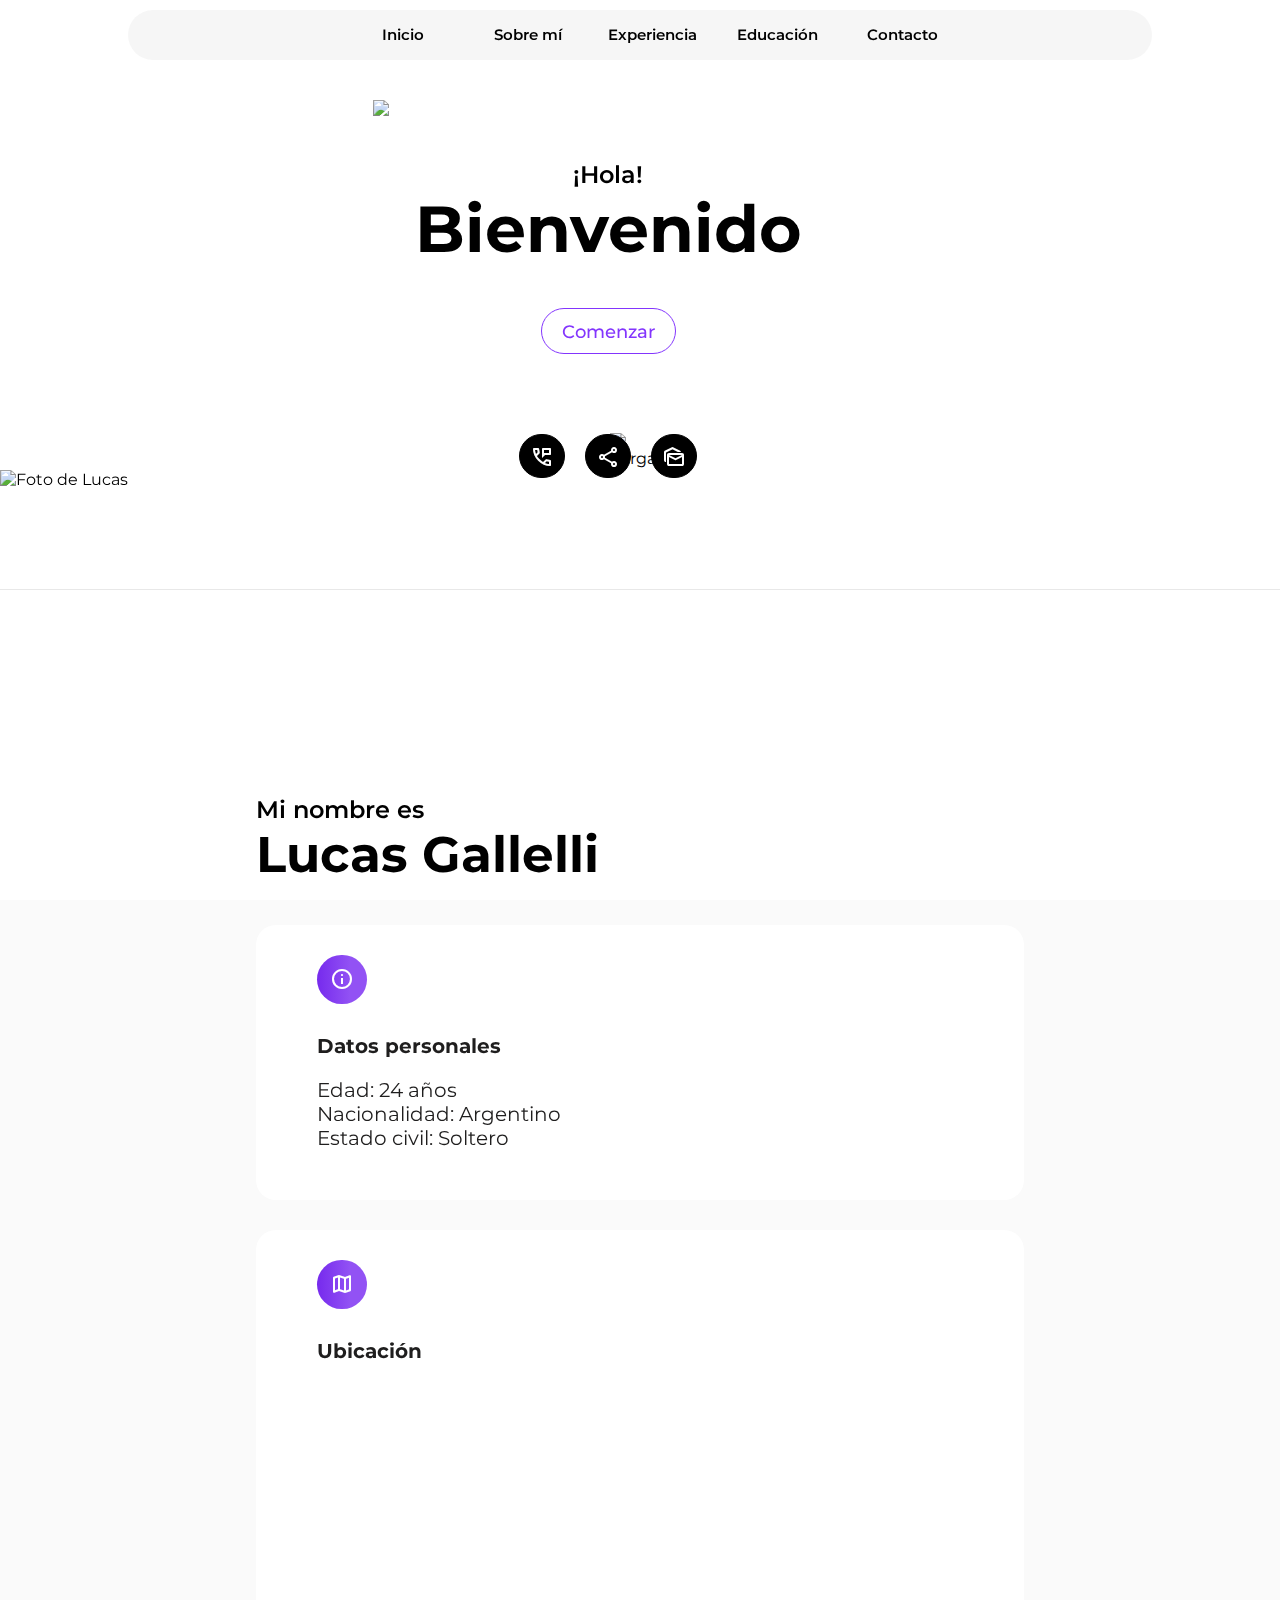
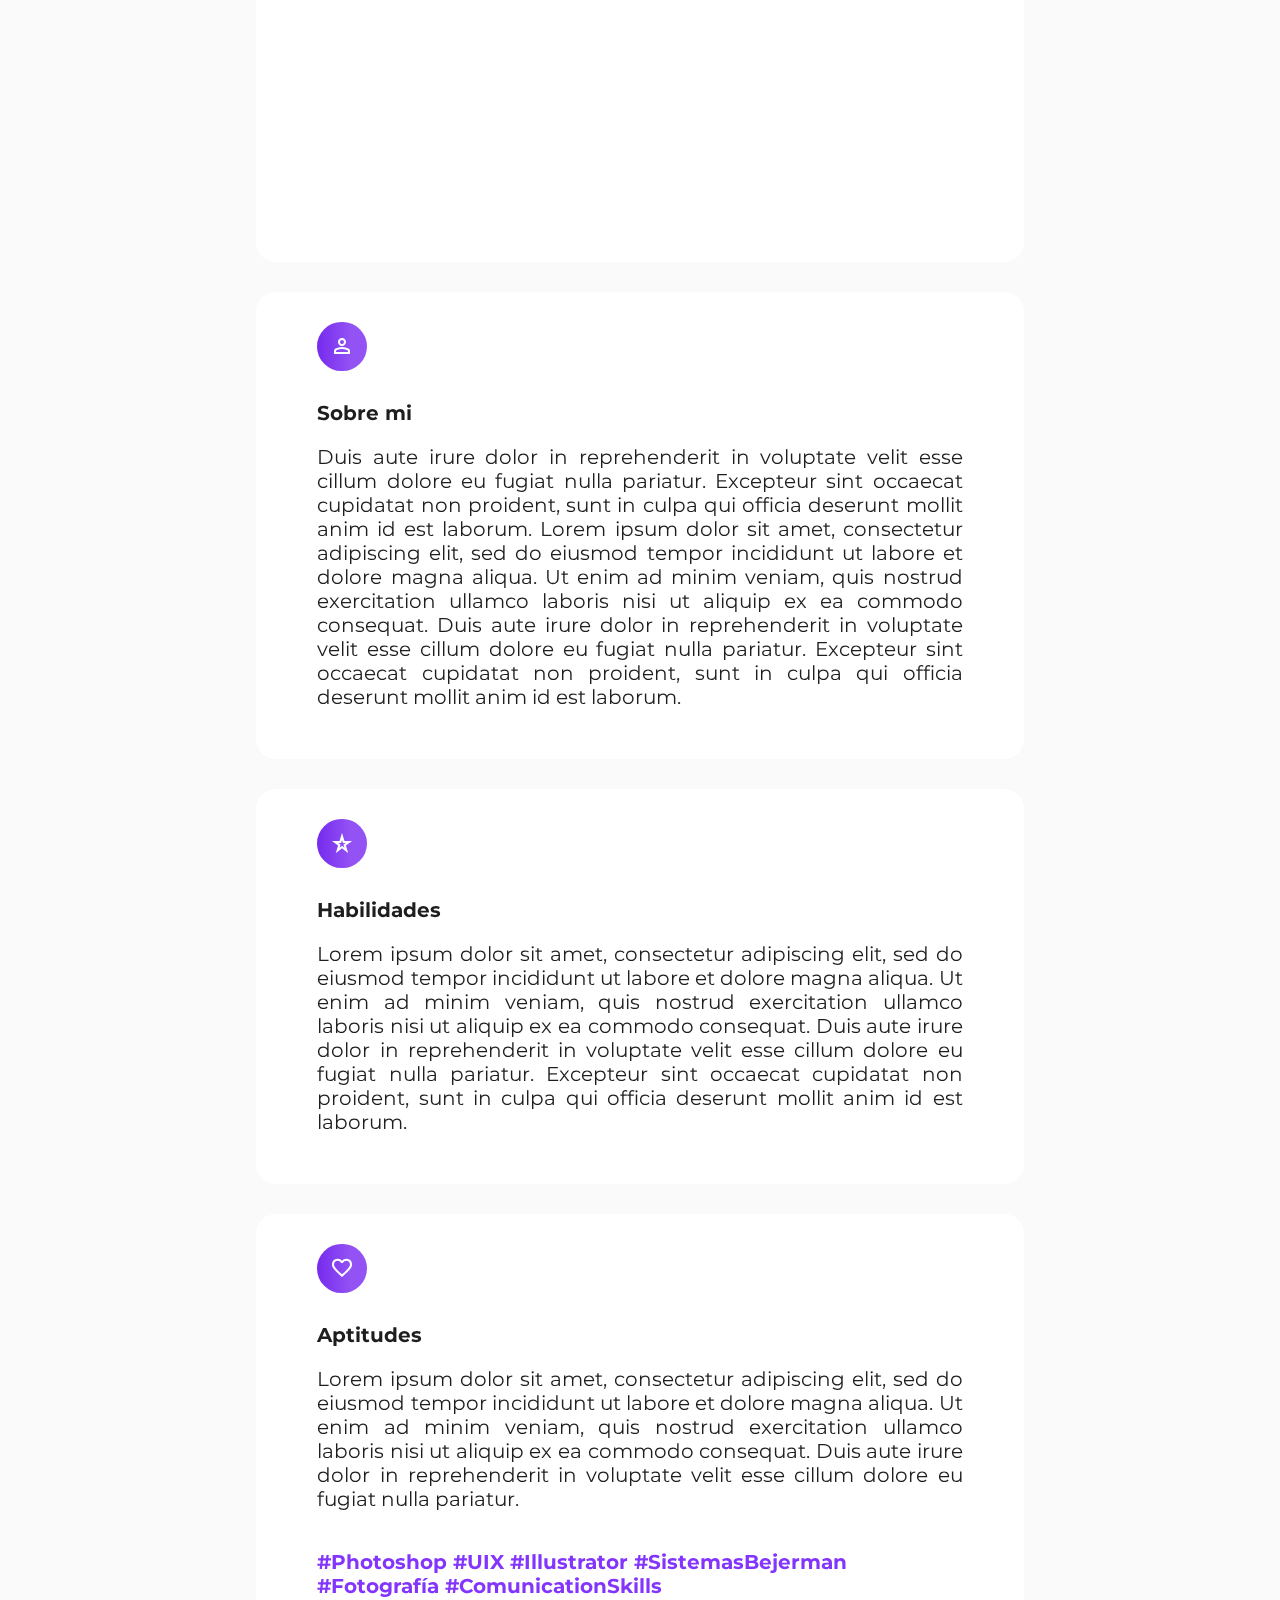
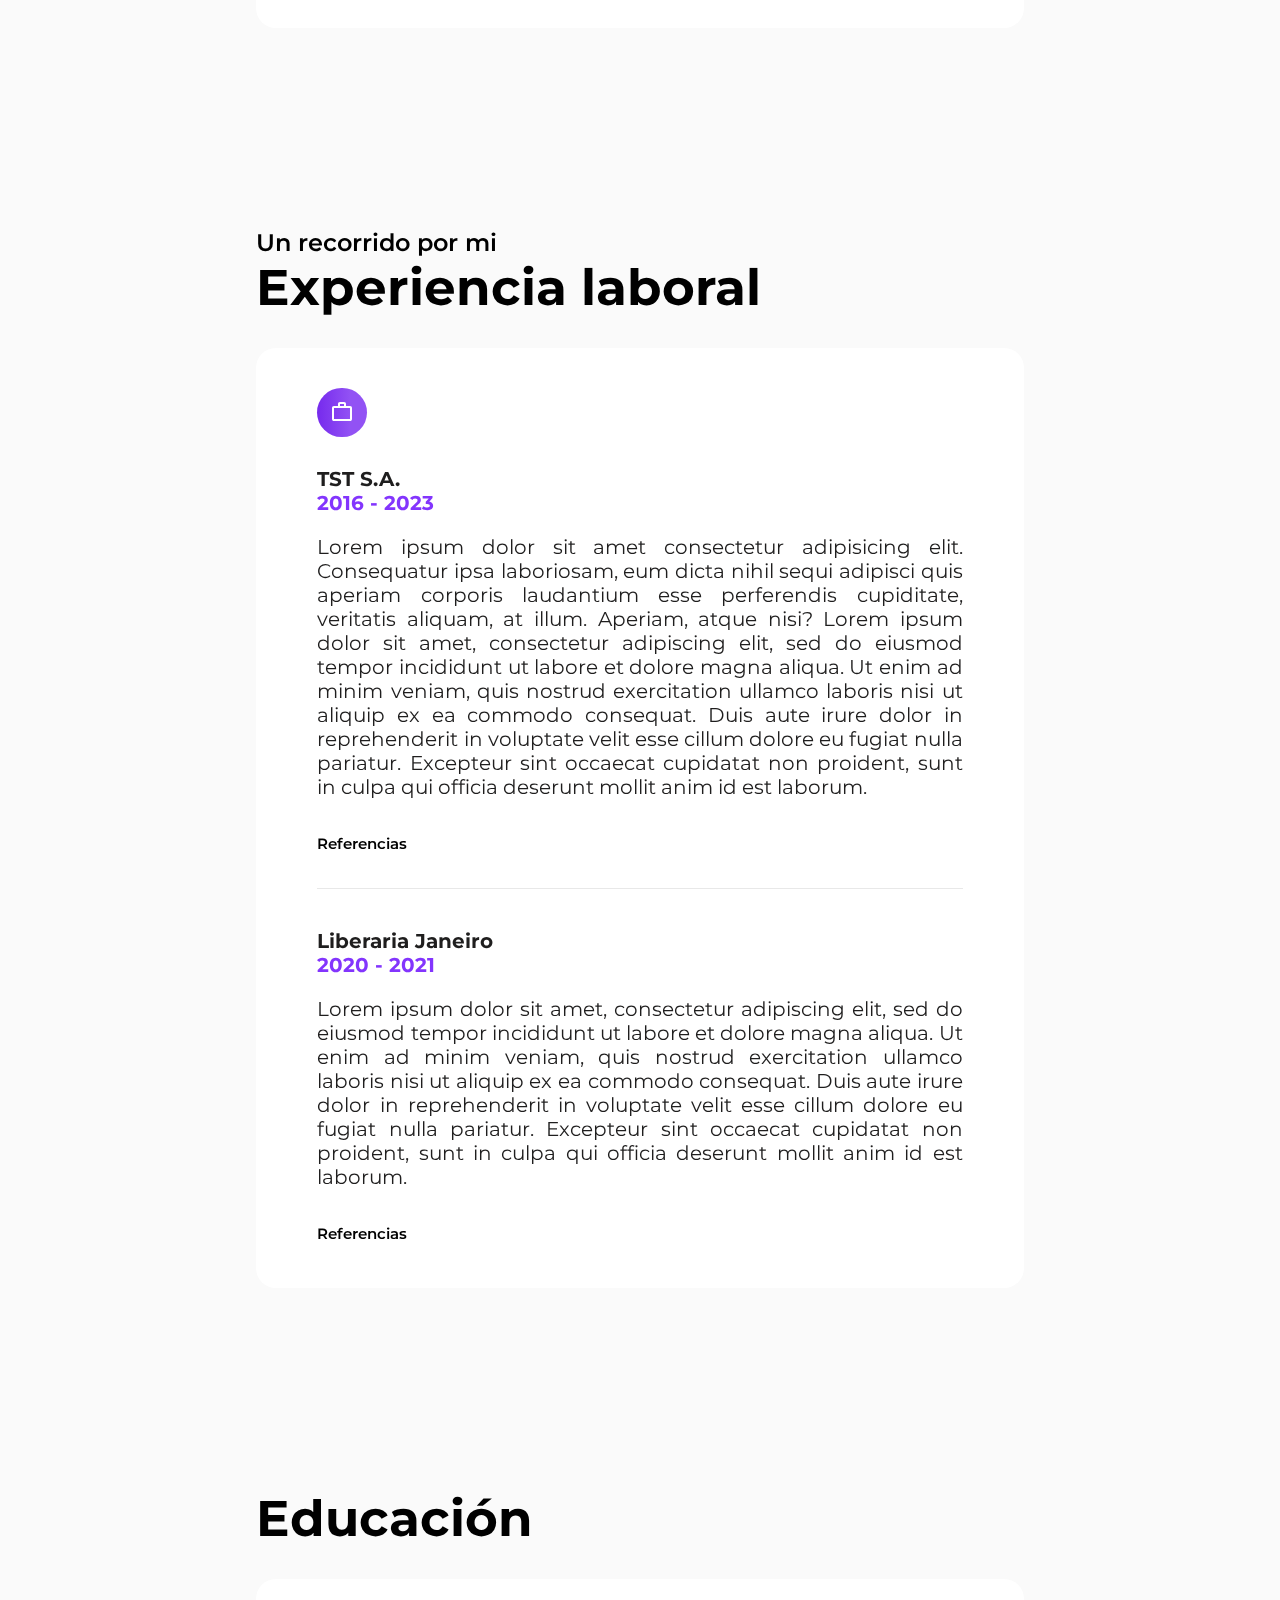
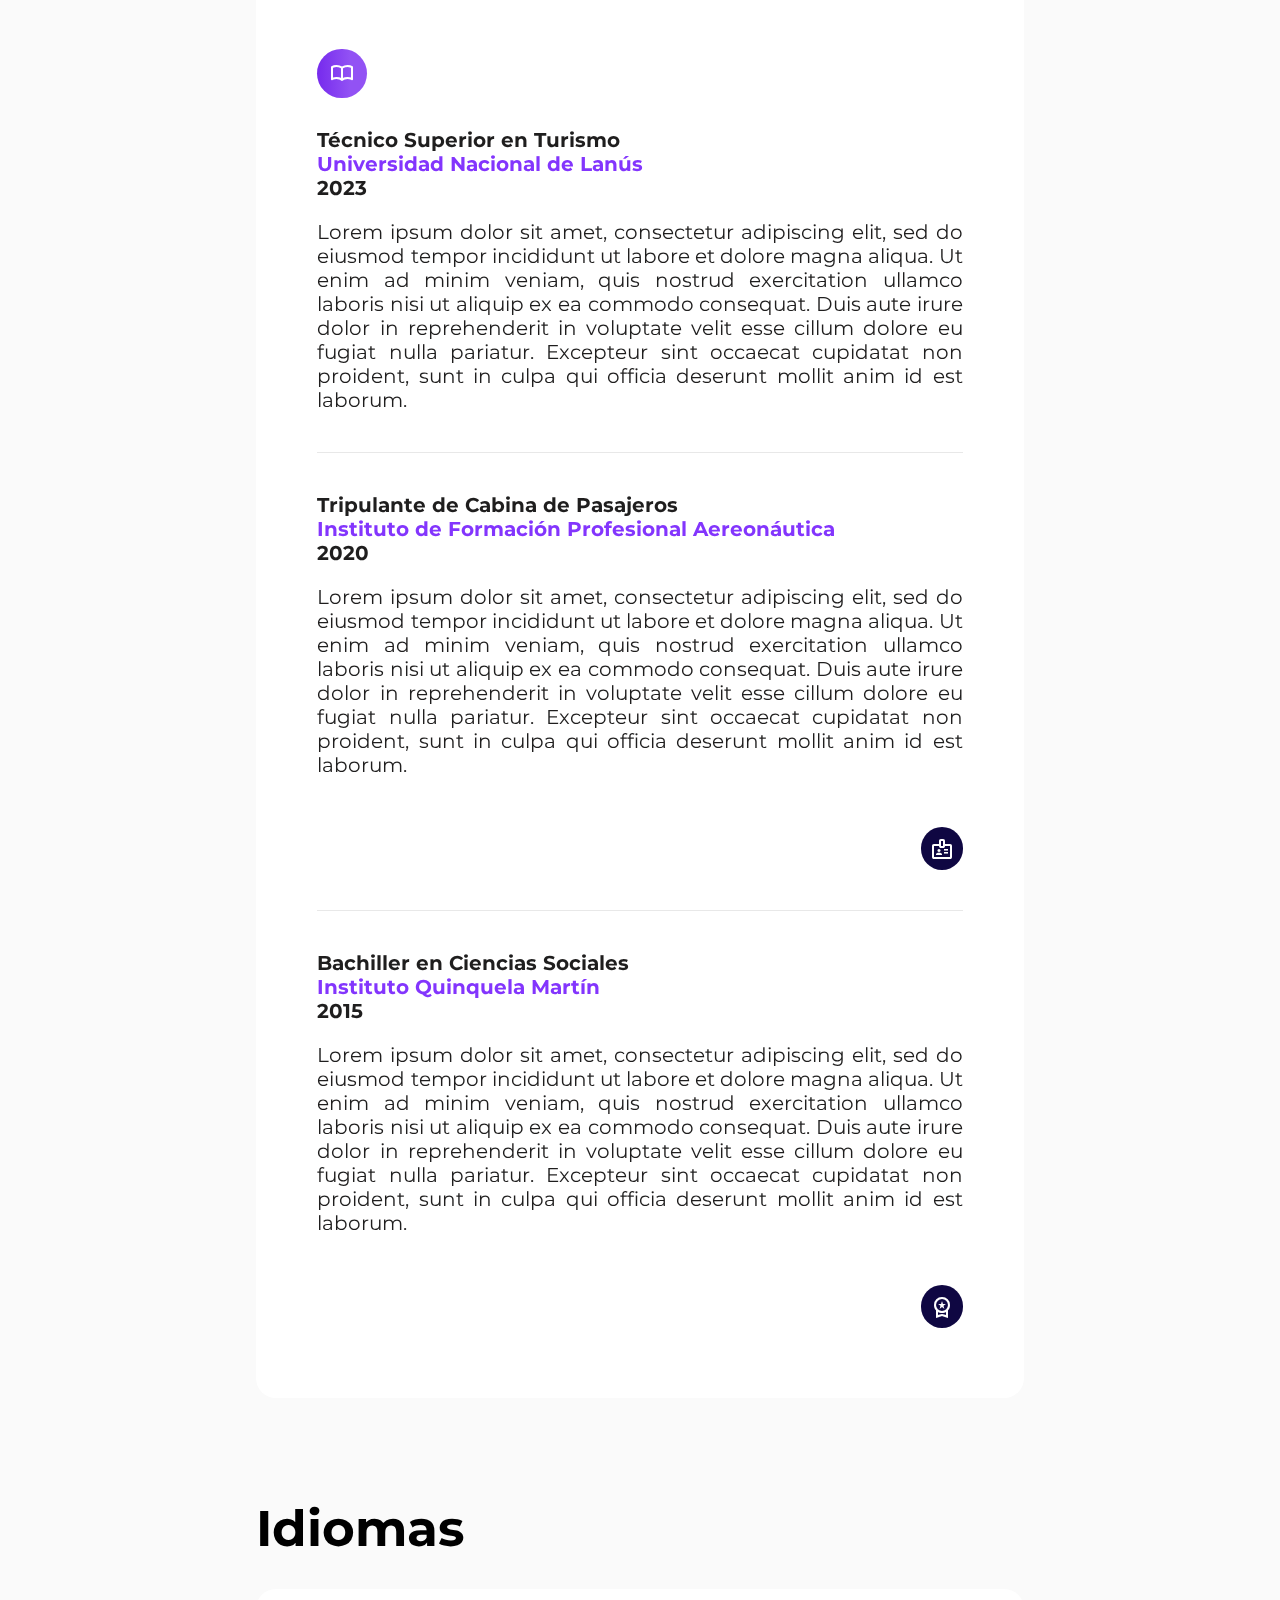
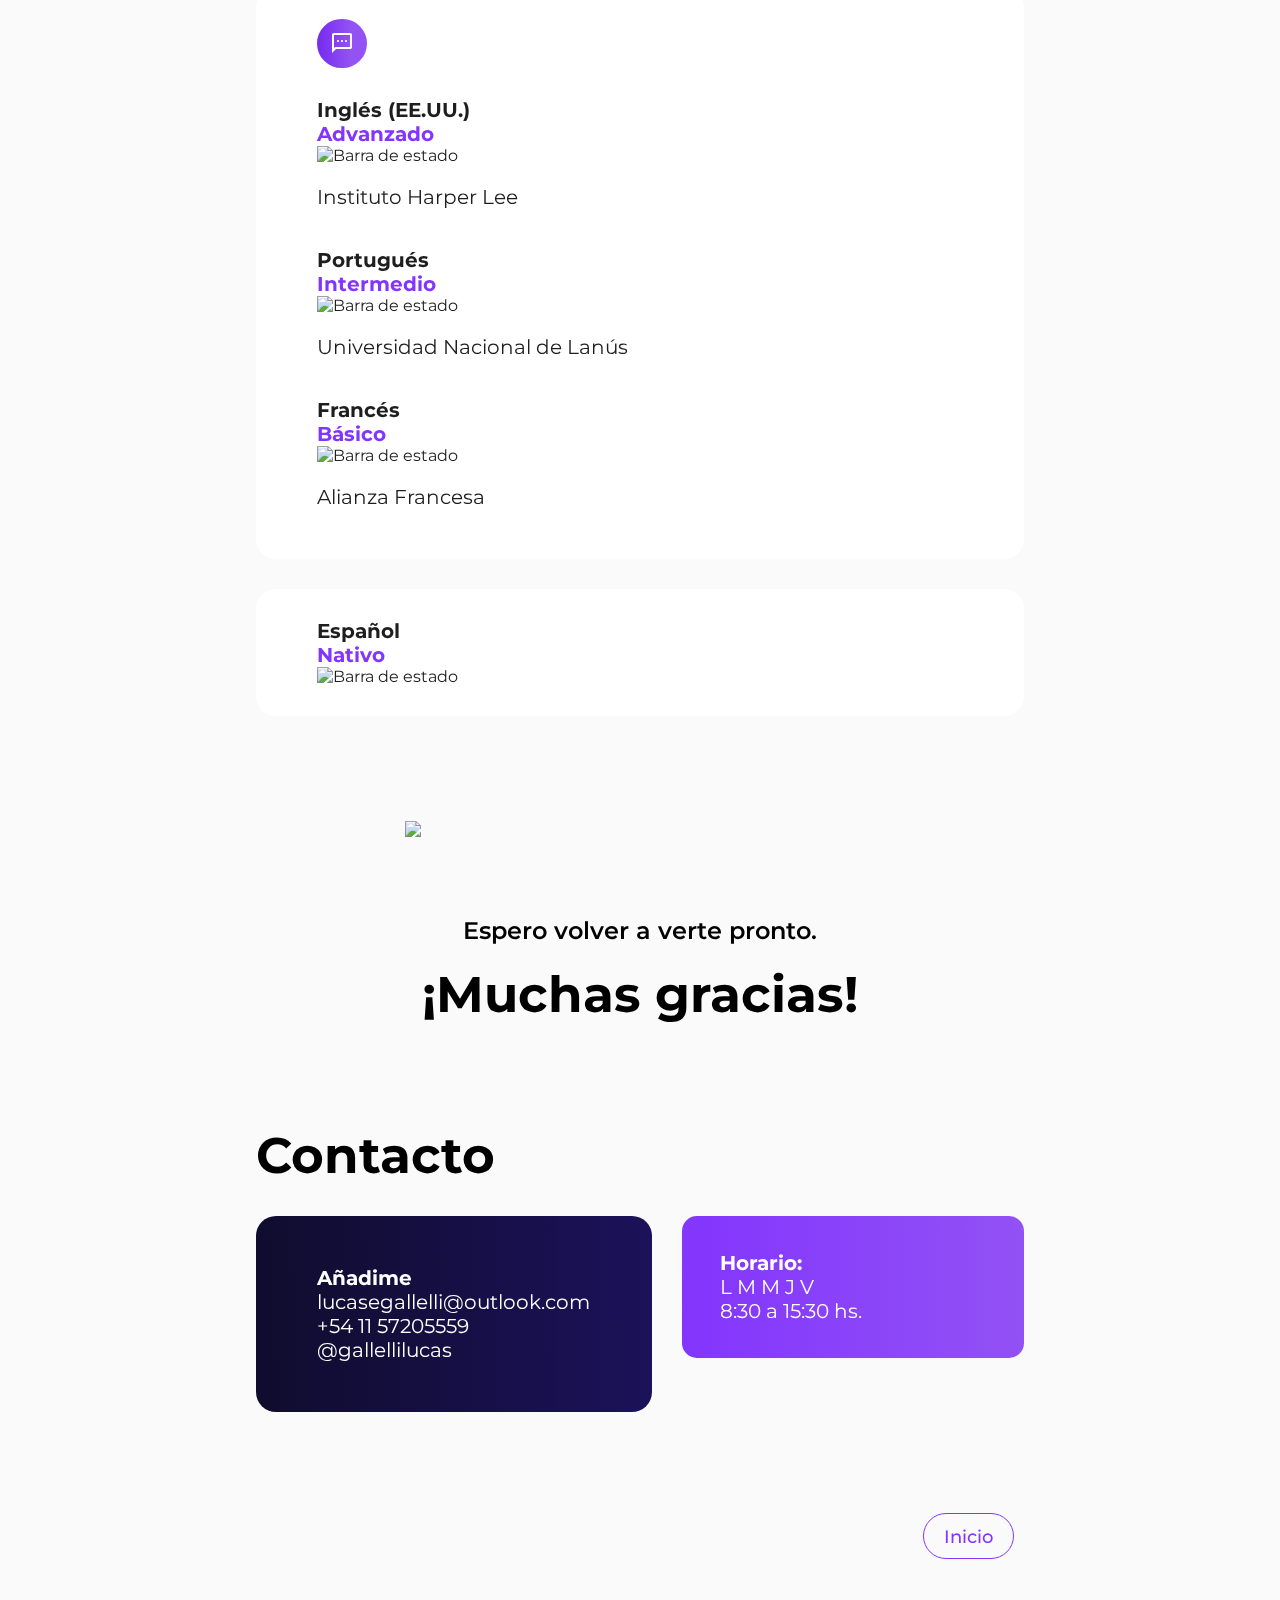
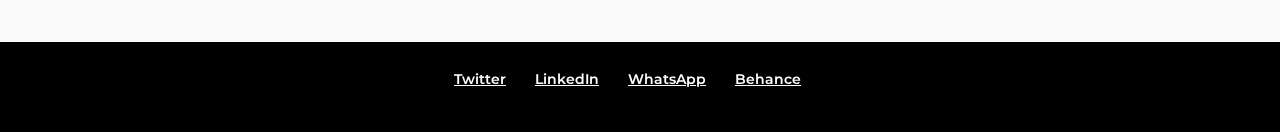
==== index.html @ 06395d51 "Rename LEG.html to index.html" ====
<!DOCTYPE html>
<html lang="es">
<head>
    <meta charset="UTF-8">
    <meta http-equiv="X-UA-Compatible" content="IE=edge">
    <meta name="viewport" content="width=device-width, initial-scale=1.0">
    <title>Lucas Gallelli</title>
    <!-- Simbolos Iconos--> 
    <link rel="stylesheet" href="https://fonts.googleapis.com/css2?family=Material+Symbols+Outlined:opsz,wght,FILL,GRAD@20..48,100..300,0..1,-50..200" />
    <!-- CSS--> 
    <link rel="stylesheet" href="Styles.css">
    <!-- Animacion de carga--> 
    <link rel="stylesheet" href="https://cdnjs.cloudflare.com/ajax/libs/animate.css/4.1.1/animate.min.css"/>
    <!-- FavIcon--> 
    <link rel="icon" type="image/x-icon" href="https://lh3.googleusercontent.com/pw/AL9nZEVEVlDdNoJHTH0XM3G__hLCr32weLD9pwEEKoKMAbE29ONXZ7Pyl5jYobfy6h4L3fBcFm0KaSKAJPOvBgZ9sixxTUM-uziGRtrgQl3dUPZ_pR8JMuZzxLTq3p5aUkBRb3SPHTnQyw4xUzPvqpnufQsu=s80-no?authuser=0">
    <!-- Fuente--> 
    <link rel="preconnect" href="https://fonts.googleapis.com"><link rel="preconnect" href="https://fonts.gstatic.com" crossorigin><link href="https://fonts.googleapis.com/css2?family=Montserrat:wght@100;300;500;600;700;800;900;&display=swap" rel="stylesheet">
</head>

<body>

<!-- Loader-->  
    <div class="loader">
        <img class="loadermov" src="https://lh3.googleusercontent.com/pw/AL9nZEXld9sDEPpATnI2EqKpIy5gu2dMoOWoLQkjWvMHl8mLWJAdqXmITxBXuO2sRxQqpI4HlmZ_Adnr4ONsSdC61viSiYvp0AfYhf9wumOG9JlI9t-CJEuxglVJoq4MiFj1ps6ghtMD3-GRIsXsSWHSA-qN=s200-no?authuser=0" alt="Cargando...">
    </div>

<!-- NavBar-->  
    <ul class= "animate__animated animate__slideInDown">
        <a id="abutton-down" href="https://drive.google.com/file/d/1R2vKkUDHqL-ujdQnLqTglg-j7vPukEaL/view?usp=sharing">  <span class="material-symbols-outlined">download</span></a>
        <li><a href="#mainblock">Inicio</a></li>
        <li><a href="#section-margin-me">Sobre mí</a></li>
        <li><a href="#section-margin-exp">Experiencia</a></li>
        <li><a href="#section-margin-edu">Educación</a></li>
        <li><a href="#section-margin">Contacto</a></li>

    </ul>
    <nav class= "animate__animated animate__slideInDown">
        <li><a href="#mainblock"><span class="material-symbols-outlined"> home</span></a></li>
        <li><a href="#section-margin-me"><span class="material-symbols-outlined"><span class="material-symbols-outlined"> account_circle</span></a></li>
        <li><a href="#section-margin-exp"><span class="material-symbols-outlined"> work </span></a></li>
        <li><a href="#section-margin-edu"><span class="material-symbols-outlined">  import_contacts</span></a></li>
        <li><a href="#section-margin"><span class="material-symbols-outlined"><span class="material-symbols-outlined"> mail</span></a></li>
    </nav>

<main>

<!-- INICIO -->
    <section id="mainblock">

        <img id="imagenindex" src="https://lh3.googleusercontent.com/pw/AL9nZEXaM974z76Y1wz6hsW5k6x_AKeY5tvMX8OoxTKB3SsYK6ZkDRK-clNptOklChFZxTjiMJ1UowKB3Ab2yvUcieLfaRBNW2YqhnHBDucX99wWuXs4UlAFSdsGa4NqdYYIc5SBSbaGThdnjKYCZagLABqg=s1012-no?authuser=0" alt="Foto de Lucas" class= "animate__animated animate__fadeIn">

        <div id="indexblock-2">
            <section> <img id="draws"src="https://lh3.googleusercontent.com/pw/AL9nZEV5dvMTffjmh73eV-9DW6Xye6Otl7ZoXlFNdBufEorL-LoypLN5WorwJub94WZG1G1I87RyuMb9cTH_nSenrf9zSCnNIPHP_NiXQZS1gkEdKKCZTcsBEWLQUzp96HrwPR7e2fp6_veWOeqDceKs-uGx=w809-h397-no?authuser=0"></section>
            <h3>¡Hola!</h3>
            <h1>Bienvenido</h1>
            <div id="index-btn"><a id="abutton" href="#section-margin-me" class= "animate__animated animate__slideInUp">  Comenzar </a>  
            </div>
            <div class="socialnet">
                <a id="abutton-net" href="https://wa.me/qr/OBXXH46CRA5AH1">   <span class="material-symbols-outlined"> perm_phone_msg</span></a>
                <a id="abutton-net" href="https://www.linkedin.com/in/lucasegallelli/">  <span class="material-symbols-outlined">  share</span></a>
                <a id="abutton-net" href="mailto: lucasegallelli@outlook.com?subject=Consulta">  <span class="material-symbols-outlined">mark_as_unread</span></a>
            </div>  
        </div>

    </section>

<!--  SOBRE MI -->

<section id="section-margin-me">
    <img id="imagen-sobremi" class= "animate__animated animate__fadeInDown" src="https://lh3.googleusercontent.com/pw/AL9nZEVdUirwJqTkORuJLskpqfbT9ePfS2FHsTdOs2NNcaTItoXheLDuJ-TxASnvGmaycCkG6Tu996aF-OWkb8J-dFJuanZoF9lnVrrcidv6aYFzG8li7d8794KzCDXZkRKTHckLyJ3OQGg-5l0Ll_enNjiA=s700-no?authuser=0" alt="Foto de Lucas"> 

        <div id="sobremi-titulo">
        <h3 class= "animate__animated animate__fadeInDown" > Mi nombre es </h3>
        <h2 id="titulo" class= "animate__animated animate__fadeInDown" >Lucas Gallelli</h2>
        </div>

        <div id="globodetexto" class= "animate__animated animate__fadeInDown"> 
            <div id="section-icono"> <span class="material-symbols-outlined">info </span> </div>  

            <h5>Datos personales</h5>
            <p>  Edad: 24 años <br> Nacionalidad: Argentino <br> Estado civil: Soltero</p>
            </div>

        <div id="globodetexto" class= "animate__animated animate__fadeInDown"> 
        <div id="section-icono"> <span class="material-symbols-outlined">map </span> </div>  
            <h5>Ubicación</h5> 
            <iframe src="https://www.google.com/maps/embed?pb=!1m14!1m12!1m3!1d13086.759992221623!2d-58.38625655660909!3d-34.914228350324514!2m3!1f0!2f0!3f0!3m2!1i1024!2i768!4f13.1!5e0!3m2!1ses!2sar!4v1673916878536!5m2!1ses!2sar" width="100%" height="450" style="border-radius: 15px; border: 0px; margin-top: 15px;" loading="lazy" referrerpolicy="no-referrer-when-downgrade"></iframe>
        </div>

        <div id="globodetexto" class= "animate__animated animate__fadeInDown"> 
        <div id="section-icono"> <span class="material-symbols-outlined">person </span> </div>  

        <h5>Sobre mi</h5>
            <p>Duis aute irure dolor in reprehenderit in voluptate velit esse cillum dolore eu fugiat nulla pariatur. Excepteur sint occaecat cupidatat non proident, sunt in culpa qui officia deserunt mollit anim id est laborum. Lorem ipsum dolor sit amet, consectetur adipiscing elit, sed do eiusmod tempor incididunt ut labore et dolore magna aliqua. Ut enim ad minim veniam, quis nostrud exercitation ullamco laboris nisi ut aliquip ex ea commodo consequat. Duis aute irure dolor in reprehenderit in voluptate velit esse cillum dolore eu fugiat nulla pariatur. Excepteur sint occaecat cupidatat non proident, sunt in culpa qui officia deserunt mollit anim id est laborum.</p>
        </div>

        <div id="globodetexto" class= "animate__animated animate__fadeInDown">
            <div id="section-icono"> <span class="material-symbols-outlined">star_rate </span> </div>                      

            <h5> Habilidades </h5>
            <p> Lorem ipsum dolor sit amet, consectetur adipiscing elit, sed do eiusmod tempor incididunt ut labore et dolore magna aliqua. Ut enim ad minim veniam, quis nostrud exercitation ullamco laboris nisi ut aliquip ex ea commodo consequat. Duis aute irure dolor in reprehenderit in voluptate velit esse cillum dolore eu fugiat nulla pariatur. Excepteur sint occaecat cupidatat non proident, sunt in culpa qui officia deserunt mollit anim id est laborum.</p>
        </div>

        <div id="globodetexto" href="Experiencia.html" class= "animate__animated animate__fadeInDown">
            <div id="section-icono"> <span class="material-symbols-outlined">favorite </span> </div>                      

            <h5> Aptitudes </h5>
            <p> Lorem ipsum dolor sit amet, consectetur adipiscing elit, sed do eiusmod tempor incididunt ut labore et dolore magna aliqua. Ut enim ad minim veniam, quis nostrud exercitation ullamco laboris nisi ut aliquip ex ea commodo consequat. Duis aute irure dolor in reprehenderit in voluptate velit esse cillum dolore eu fugiat nulla pariatur. </p> <br>
            <h6>#Photoshop #UIX #Illustrator #SistemasBejerman #Fotografía #ComunicationSkills </h6>
            </div>
 
</section>

<!-- EXPERIENCIA LABORAL -->
<section id="section-margin-exp" class= "animate__animated animate__fadeInDown">
    <h3 class= "animate__animated animate__fadeInDown" >Un recorrido por mi</h3>
    <h2 id="titulo" class= "animate__animated animate__fadeInDown" >Experiencia laboral</h2>

    <div id="globodetexto" class= "animate__animated animate__fadeInDown" > 

            <div id="primertrabajo" class= "animate__animated animate__fadeInDown"> 
            <div id="section-icono"> <span class="material-symbols-outlined">work </span> </div>
            
            <h5> TST S.A. </h5>
                <h6> 2016 - 2023 </h6> 
                <p>Lorem ipsum dolor sit amet consectetur adipisicing elit. Consequatur ipsa laboriosam, eum dicta nihil sequi adipisci quis aperiam corporis laudantium esse perferendis cupiditate, veritatis aliquam, at illum. Aperiam, atque nisi?
                Lorem ipsum dolor sit amet, consectetur adipiscing elit, sed do eiusmod tempor incididunt ut labore et dolore magna aliqua. Ut enim ad minim veniam, quis nostrud exercitation ullamco laboris nisi ut aliquip ex ea commodo consequat. Duis aute irure dolor in reprehenderit in voluptate velit esse cillum dolore eu fugiat nulla pariatur. Excepteur sint occaecat cupidatat non proident, sunt in culpa qui officia deserunt mollit anim id est laborum.</p>
                    
                <div class="p1 ocultar">
                <h6> Juan Perez </h6>
                <h5> Gerente</h5>	 
                <a href="mailto: lucasegallelli@outlook.com?subject=Referencias%20de%20Lucas"> administracion@tst.com.ar </a> 	
                </div>

                <a href="#b" class="ver" id="ver"> Referencias </a>

            </div>   
        
            <div id="segundotrabajo" class= "animate__animated animate__fadeInDown"> 
                <h5> Liberaria Janeiro </h5>
                <h6> 2020 - 2021 </h6> 
                <p>Lorem ipsum dolor sit amet, consectetur adipiscing elit, sed do eiusmod tempor incididunt ut labore et dolore magna aliqua. Ut enim ad minim veniam, quis nostrud exercitation ullamco laboris nisi ut aliquip ex ea commodo consequat. Duis aute irure dolor in reprehenderit in voluptate velit esse cillum dolore eu fugiat nulla pariatur. Excepteur sint occaecat cupidatat non proident, sunt in culpa qui officia deserunt mollit anim id est laborum.</p>
                
                <div class="p2 ocultar">
                <h5> Veronica Martinez </h5>
                <h6>Propietaria </h6>  
                <a href="mailto: lucasegallelli@outlook.com?subject=Referencias%20de%20Lucas"> janeiro@libreria.com.ar </a> 
                </div>

                <a href="#a" class="ver" id="ver-2"> Referencias </a>

            </div>
        </div>  

</section>

<!--  EDUCACION -->

<!-- Ventana Modal -->
<div id="ventana-modal" class="modal">

    <div class="flex" id="flex">

        <div class="contenido-modal">
            <div class="modal-header flex">
                <span class="close" id="close">&times;</span>
            </div>
            <div class="modal-body">

                <h3 id="titulo-referencia">Licencia de idoneidad</h3>
                <img id="Lic" src="https://lh3.googleusercontent.com/pw/AL9nZEX_CfR3Mwc7slvyIpuzNdxfiAI_hjVbuKwMmdbW--5CUYgeLSR9SmPUOpj0CXxtgxo0Pw0YR4lA9jVyS8dAqrpGmeoZaGE75jtyNQOfE-L6QoMoa6vN5I8snXp0E0xfzQenERMvtPHsL5sa__j10Sxu=w1593-h993-no?authuser=0" alt="Licencia">		
            </div>
        </div>
    </div>
</div>
<!-- Ventana Modal 2 -->
<div id="ventana-modal-2" class="modal">

    <div class="flex" id="flex-2">

        <div class="contenido-modal">
            <div class="modal-header flex">
                <span class="close" id="close-2">&times;</span>
            </div>
            <div class="modal-body">

                <h3 id="titulo-referencia">Diploma secundario</h3>
                <img id="Lic" src="https://lh3.googleusercontent.com/pw/AL9nZEU2Bqt95uknJCNrnzBXNB-Xu-IxH3NxG70Y3D4ngFTyVTJKpO3kEKZdwlS-tkWylrnO5KRNIciRYHvPc4JVXBQmMLM_MDFSQwkZ0MQAf6NbYkyWzLJUKi4han8F3kH-EN8ehg3wTvpm_sNogXdfHnpb=w779-h538-no?authuser=0" alt="Diploma">		
            </div>
        </div>
    </div>
</div>

    <section id="section-margin-edu" class= "animate__animated animate__fadeInDown">

        <h2 id="titulo">Educación</h2> 

        <div id="globodetexto" class="conteiner"> 
                <div id="primerestudio" class= "animate__animated animate__fadeInDown"> 
                <div id="section-icono"> <span class="material-symbols-outlined">import_contacts </span> </div>

                    <h5> Técnico Superior en Turismo </h5>
                    <h6> Universidad Nacional de Lanús </h6> 
                    <h5> 2023 </h5>
                    <p>Lorem ipsum dolor sit amet, consectetur adipiscing elit, sed do eiusmod tempor incididunt ut labore et dolore magna aliqua. Ut enim ad minim veniam, quis nostrud exercitation ullamco laboris nisi ut aliquip ex ea commodo consequat. Duis aute irure dolor in reprehenderit in voluptate velit esse cillum dolore eu fugiat nulla pariatur. Excepteur sint occaecat cupidatat non proident, sunt in culpa qui officia deserunt mollit anim id est laborum.</p>
                </div>   
            
                <div id="segundoestudio" class= "animate__animated animate__fadeInDown"> 
                    <h5> Tripulante de Cabina de Pasajeros </h5>
                    <h6> Instituto de Formación Profesional Aereonáutica </h6> 
                    <h5> 2020 </h5>
                    <p>Lorem ipsum dolor sit amet, consectetur adipiscing elit, sed do eiusmod tempor incididunt ut labore et dolore magna aliqua. Ut enim ad minim veniam, quis nostrud exercitation ullamco laboris nisi ut aliquip ex ea commodo consequat. Duis aute irure dolor in reprehenderit in voluptate velit esse cillum dolore eu fugiat nulla pariatur. Excepteur sint occaecat cupidatat non proident, sunt in culpa qui officia deserunt mollit anim id est laborum.</p>
                    <!-- Boton de ventana -->
                        <div id="textos-div" class="textos">
                            <a href="#aqui" id="abrir" class="aqui"><span class="material-symbols-outlined">  badge</span>
                            </a>
                        </div>
                </div>

                <div id="tercerestudio" class= "animate__animated animate__fadeInDown"> 
                    <h5> Bachiller en Ciencias Sociales </h5>
                    <h6> Instituto Quinquela Martín </h6> 
                    <h5> 2015 </h5>
                    <p> Lorem ipsum dolor sit amet, consectetur adipiscing elit, sed do eiusmod tempor incididunt ut labore et dolore magna aliqua. Ut enim ad minim veniam, quis nostrud exercitation ullamco laboris nisi ut aliquip ex ea commodo consequat. Duis aute irure dolor in reprehenderit in voluptate velit esse cillum dolore eu fugiat nulla pariatur. Excepteur sint occaecat cupidatat non proident, sunt in culpa qui officia deserunt mollit anim id est laborum.</p>
                    
                    <!-- Boton de ventana -->
                    <div id="textos-div" class="textos">
                        <a href="#aqui" id="abrir-2" class="aqui"><span class="material-symbols-outlined">  workspace_premium</span>
                        </a>
                    </div>
                </div>
        </div>  

<!-- IDIOMAS -->
        <div id="langsection" class= "animate__animated animate__fadeInDown">

            <h2 id="titulo">Idiomas</h2> 
                <div id="globodetexto">

                <div id="section-icono"> <span class="material-symbols-outlined">sms </span> </div>                
                <h5> Inglés (EE.UU.) </h5>
                <h6> Advanzado </h6> 
                <img src="https://lh3.googleusercontent.com/pw/AL9nZEXX-jbZUPw6es0G3Jph6k1tCd31T0gXtbyEbI3ut5dF0xeD9UTBkvJuHtQLU2jTObxxDHkKmrWeB5FQeNacecviumsbzotxJOKfx9-SjlFp1jAir_m0-Y26-TBm7q50jTDqRAIImKsII9ic2w_jKOMa=w114-h26-no?authuser=0" alt="Barra de estado">      
                <p> Instituto Harper Lee</p> 
                <br>
                
                <h5> Portugués </h5>
                <h6> Intermedio </h6> 
                <img src="https://lh3.googleusercontent.com/pw/AL9nZEW8qdLECq5yLJkm5TqelPhTd4PuYY3CZRDaYg3kzqyRQWPpxXU15Kw7KBhB5iXp7V9jQVn05A3Ig6LvYjZ_1KZ1iC8XjtmQkHIkb1f8TJmaBv-dnRYKg2AQRZBXEwV9d6rh8zeHChkKeM0_4a7jiV64=w114-h26-no?authuser=0" alt="Barra de estado">
                <p> Universidad Nacional de Lanús </p> 
                <br>
                
                <h5> Francés </h5>                
                <h6> Básico </h6>           
                <img src="https://lh3.googleusercontent.com/pw/AL9nZEV2F6b9lkwrGfOTDyZb4rvNz17Mh5825KaMm7XPVj_DF7Eb8LB_jYbvjmToeGvqcxpX7o5YtafwKUHwt6lyqpV00IjlRWNJ9ChkkGnvN0LkQqdyss62q6TSG5WgGxr4KwaF0mBf6sy3mHKddINejweB=w114-h26-no?authuser=0" alt="Barra de estado">
                <p> Alianza Francesa</p> 
                </div>

                <div id="globodetexto">
                <h5> Español</h5>
                <h6> Nativo </h6> 
                <img src="https://lh3.googleusercontent.com/pw/AL9nZEXsT50KmVzfMtydPhPmnk-d-G978lzqucX5FXuwFvPpeRiOI0Ybm2zYl1Aqzmqhv41jLIFgEJQLDBCqf-_l3LV0ZxC3bXchfIc0mtZ3Hq1djT7CjojL-DFd53W7t3AWzAl1FD7gRcyxE6eFlv1emiKG=w114-h26-no?authuser=0" alt="Barra de estado">      
                </div>
                
            </div>

    </section>
<!--  CONTACTO -->
    <section id="section-margin" class= "animate__animated animate__fadeInDown">

        <div id="bye-block">
            <section > <img class= "animate__animated animate__fadeIn" id="draws-2"src="https://lh3.googleusercontent.com/pw/AL9nZEW9XRW4vDP7J51EHYWnSxCcS8tSBWaZUTvE8EQX07QCGz0WLEuaYYMKcslYtEEyu8N9R9tmYIURfvZI2ol3UBRjoCUeEqO7pw2QyAfbvxjo81pnEHkBbAQTgA_HY9NFN_RcaCa0pXdlMYFr1DTfJtqc=w629-h397-no?authuser=0"></section>
            <h3>Espero volver a verte pronto.</h3><br>
            <h2 class= "animate__animated animate__fadeInDown">¡Muchas gracias!</h2>

        </div>  

        <h2 id="titulo">Contacto</h2>

        <div id="option-section">
            <div id="globodetexto-3" class= "animate__animated animate__fadeInDown">
                <p> <b> Añadime </b>
                <br>  lucasegallelli@outlook.com <br> +54 11 57205559 <br> @gallellilucas </p>
            </div>

            <div id="globodetexto-2">
                <p> <b> Horario:</b> <br> L M M J V  <br> 8:30 a 15:30 hs. </p>
            </div>
        </div>    

<!-- Boton volver a inicio -->
        <div id="button-inicio"> <a id="abutton" href="#mainblock"> Inicio </a></div>

    </section>
</main>

<footer id="redes" >
    <li><a id="a-redes" href="https://twitter.com/gallellilucas"><u> Twitter </u> </a></li>
    <li><a id="a-redes" href="https://www.linkedin.com/in/lucasegallelli/"><u> LinkedIn </u> </a></li>
    <li><a id="a-redes" href="https://wa.me/qr/OBXXH46CRA5AH1"><u> WhatsApp </u> </a></li>
    <li><a id="a-redes" href="https://www.behance.net/lucasgallelli"><u> Behance </u> </a></li>
</footer>

 <!-- JS--> 
 <script src="Main.js"></script>

</body>
</html>
---- Styles.css ----
html {
    scroll-behavior: smooth;}
body{
    margin: 0;
    min-height: 200%;
    font-family: 'Montserrat', sans-serif;
    background-color: #fafafa;
   }
   /** Menu - NavBar*/
   ul,nav {
    top: 10px;  z-index: 1000;
    border-radius: 50px;
    margin: 10px 10% 0 10%;    height: 50px;
    list-style-type: none;
    display: flex;
    text-align: center;
    justify-content: center;
    overflow: hidden;
    position: sticky;
    background-color: #e1e1e14d;  -webkit-backdrop-filter: blur(1px);
    backdrop-filter: blur(8px);}
    nav {
        display: none;}
li {
    display: inline-block;
    margin-bottom: 1px;
    margin-right: 40px;} 
    li:focus-visible {
        background-color: #0f0742;
        border-radius: 20px;}
a {
    display: block;
    width: 110px;
    color: rgb(0, 0, 0);
    padding: 15px 0px 15px 0px;
    text-decoration: none;
    font-size: 15px; font-weight: 600;}
        a:hover {
            color: #8335FD;
        }
   /** Elementos comunes a  mas de 1 pagina html */
h1,h2,h3,h5,h6,p {
    margin: 0px;
    width: fit-content;}
h1{ 
    font-weight:700;font-size: 65px;}
h2{
    font-weight:700;font-size: 50px;} 
h3{
    font-weight: 600; font-size: 24px; }
h5 {
    font-size: 20px; font-weight: 700;}
h6 {
    font-size: 20px; font-weight: 700;
    color: #8335FD;}
p{  
    font-size: 20px;font-weight: 400;
    margin: 20px 0 20px 0;
    text-align: justify;}
#abutton, #abutton-down,#abutton-net{
    border-radius: 100px;
    border: 1px solid #8335fd;  
    color: #8335FD;
    font-size: 18px; font-weight: 500;
    padding: 12px 20px 8px 20px;
    margin: 40px 10px 40px 10px;
    text-align: center;
    width: fit-content;
    height: 24px;}  
#abutton-net {
    border-color: #000000;  
    color: #fff;
    background-color: #000000;
    padding: 10px 10px 8px 10px;}
#abutton-down {
    border: 1px solid transparent;  
    background: radial-gradient(102.01% 2016.77% at 0% 100%, #0f0742 0%, #0f0742 100%);
    color: #fff;
    position: absolute;
    left: 4%; top: 0px;
    margin-top: 10px;
    border-radius: 100px;
    padding: 1px 25px 4px 25px;}
#button-inicio {
    position: absolute;
    margin-top: 4%;right: 0;}
        #abutton:hover, #abutton-down:hover {
            background: radial-gradient(102.01% 2016.77% at 0% 100%, #8335FD 0%, #9252F4 100%);
            border: 1px solid #8335fd;
            color: #ffffff;
            transition: 0.5s;}
#section-margin, #section-margin-exp, #section-margin-me,#section-margin-edu {
    position: relative;
    text-align: left;
    margin: 40px 20% 200px 20%;
    scroll-margin-top: 155px;}
    #section-margin-me {margin-top: 16%;}
#globodetexto,#globodetexto-2,#globodetexto-3 {
    margin-top: 30px;
    margin-bottom: 30px;
    padding: 30px 8% 30px 8%;
    border-left: 20;
    border-radius: 20px;}
    #globodetexto {
        color: rgb(31, 30, 30);
        background-color: #fff }    
        #globodetexto-2 {
            padding: 15px 5% 15px 5%;
            border-radius: 15px;
            margin-left: 30px;
            width: 300px;
            height: fit-content;
            color: rgb(255, 255, 255);
            background: radial-gradient(102.01% 2016.77% at 0% 100%, #8335FD 0%, #9252F4 100%);}
            #globodetexto-3 {
                color: rgb(255, 255, 255);
                background: radial-gradient(102.01% 2016.77% at 0% 100%, #100c2d 0%, #1c125b 100%);}
footer {
    background: #000000; 
    overflow: hidden;
    text-align: center;
    position: static;
    bottom: 0;
    height: 90px;}
    #a-redes {
        color: white;
        width: fit-content;
        margin: 15% 10px 0 0;
        font-weight: 600;
        font-size: 14px;}
#section-icono {
    width: 50px; height: 37px;
    background: radial-gradient(102.01% 2016.77% at 0% 100%, #762AED 0%, #9252F4 65.63%); 
    border-radius: 500px;
    color: #fff;
    text-align: center;
    padding-top: 12px;
    margin-bottom: 30px;}
    /** Index */
#mainblock {
    display: flex;
    flex-direction: row;
    justify-content: space-between;
    background-position: relative;
    background-size: 1700px;
    background-image: url("https://lh3.googleusercontent.com/pw/AL9nZEW2wVOSSyu2bTVwzDxSEJfPLh9VZlQDft693I0SW1Zg2kTqMBmt1F-dIKdLHoZvKThTU2aZCdc38Z9XSk7hT_7DwOdIuD0-kIBeJLXoxW6TTOfkbs-Wp6Pw1c2Hw47egSTBeV-w7Vp_K5uy6qUEuWRU=w1059-h662-no?authuser=0");
    scroll-margin-top: 100px;    border-bottom: solid; 
    border-color: #e8e8e8;
    border-width: 1px;}
#imagenindex {
    width:52%;
    margin-bottom: 0%;
    bottom: 0;}
#indexblock-2 {
    display: flex;
    flex-direction: column;
    justify-content: left;
    align-items: center;
    height: 10px;
    margin-top: 200px;
    margin-right: 15%;}
#draws,#draws-2 {
    position: absolute;
    width: 460px;
    margin-left: -235px;
    margin-top: -60px;}
    #draws-2 {
        margin-top: -95px;}
.socialnet {
    display: flex;
    flex-direction: row;
    justify-content: space-between;}
    /** Sobre mi */
#sobremi-titulo {
    margin-left: 47%;
    margin-bottom: 120px;}
#imagen-sobremi {
    position: absolute;
    margin-left: 7%;
    margin-top: -100px;
    border-radius: 500px;
    background-color: rgb(255, 255, 255);
    width: 250px;}
/** Experiencia */
#primertrabajo {
    margin-top: 10px;
    border-bottom: solid; 
    border-color: #e8e8e8;
    border-width: 0.5px;
    padding-bottom: 20px;}
#segundotrabajo {
    margin-top: 40px;
    border-width: 0.5px;}
.ocultar {
    display: none;}
/* Ventanas modales */
.aqui{
    margin-top: 30px;
    margin-bottom: 20px;
    text-decoration: none;
    text-align: center;
    align-items: center;
    font-size:30px;
    display: inline-block;
    justify-content: center;
    padding: 5px 0 0 0  ;    width: 42px; height: 38px;
    border-radius: 300px;
    color:rgb(255, 255, 255);
    background-color:#0f0742;}
.aqui:hover{
    background-color: #8335FD ; color: white; }
.flex{
	height:100%;
	display: flex;
    justify-content: space-between;
    -webkit-backdrop-filter: blur(1px);
    backdrop-filter: blur(1px);}
.textos{
	text-align: right;}
#ventana-modal {
    position: fixed; width: 100%;}
.modal{
	display: none;
	position: fixed;
	z-index:2000;
	overflow: auto;
	left: 0;
	top:0;
	width: 100%;
	height:100%;
	background: rgba(0, 0, 0, 0.452);}
.contenido-modal{
	position: relative;
	background-color: #fefefe;
    padding: 25px 25px 30px 25px;
	margin: auto;
	width: 35%;
	box-shadow: 0 0 15px 0 rgba(0, 0, 0, .4);
	animation-name: modal;
	animation-duration: .7s;
    border-radius: 15px;}
@keyframes modal{
    from{top:-330px; opacity:0;}
    to{top:0; opacity:1;}}
.modal-header {
	padding: 1px 16px;
	color: black;
    margin-bottom: 20px;}
    #titulo-referencia {
        margin-bottom: 25px;
        font-weight: 700;}
.modal-body{
	padding: 10px 20px 20px 20px;
    text-align: center;}
.close{
    position: absolute;
    right: 15px;
    top: 10px;
	color: #d6d3d3;
    margin-bottom: 10px;
	font-size:30px;}
        .close:hover{
            color: rgb(239, 32, 32);
            text-decoration: none;
            cursor: pointer;}
    /** Educacion e Idiomas */
#primerestudio, #segundoestudio, #tercerestudio {
    padding: 40px 0 20px 0;
    border-bottom: solid; 
    border-color: #e8e8e8;
    border-width: 0.5px;    
    }   
#tercerestudio {
    border-width: 0;}
#langsection {    
    margin: 100px 0 30px 0;}
#Lic {
    width:100%;
    margin-top: 10px;  
    align-items: center;
    border-radius: 10px;}
/** Contacto */
#option-section {
    display: flex;
    flex-direction: row;
    justify-content: space-evenly;}
#QR {
    width:230px;
    align-items: center;}
#bye-block {
    display: flex;
    align-items: center;
    justify-content: center;
    flex-direction: column;
    margin-top: 100px;
    margin-bottom: 100px;}
/* Loader */
.loader {
    position: fixed;
    z-index: 2000;
    top: 0;
    left: 0;
    width: 100%;
    height: 100%;
    background-color: #ffffff;
    display: flex;
    justify-content: center;
    align-items: center;}
    .loadermov {width: 60px;}
.loader.hidden {
    animation-name: fadeOut; 
    animation-duration: 1s;
    animation-fill-mode: forwards;
    z-index: -5000;}  
@keyframes fadeOut {
    100% {
    opacity:0;
    visibility: hidden;}}
    /*Responsive*/
@media screen and (max-width: 1300px) {
        li {margin-right: 15px;}
        #imagen-sobremi,#abutton-down {margin-top: 0px; display: none;}
        #mainblock {flex-direction: column-reverse;}
        #indexblock-2 {margin-left: 10%; margin-top: 100px}
        #imagenindex {width: 60%;left:0;margin-top: 300px;padding-bottom: 100px;}
        #sobremi-titulo {margin-left: 0;margin-bottom: 40px;}}
@media screen and (max-width: 840px) {
        ul{display: none;}
        a {width: 45px;}
        .contenido-modal{width: 70%}
        #conteiner { flex-direction: column;}
        #option-section,nav{ display:block;}
        #globodecontacto {width: 90%;height: 200px;}
        #redes{ height: 130px;}
        #section-margin, #section-margin-exp, #section-margin-me,#section-margin-edu {margin: 25% 10% 250px 10%;}}
@media screen and (max-width:580px){
        h2 {font-size: 35px;}
        h1 {font-size: 50px;}
        li {margin-right: 10px;}
        #draws, #draws-2{display: none;}
        #abutton-net {margin-top: 0;}
        #draws {width: 390px;margin-top: -40px;margin-left: -200px;}
        #globodetexto-2 {margin-left: 0; width: 220px;}
        #indexblock-2 {margin-top: 20%;}
        #imagenindex {width: 90%;left:0;margin-top: 300px;padding-bottom: 100px;}}
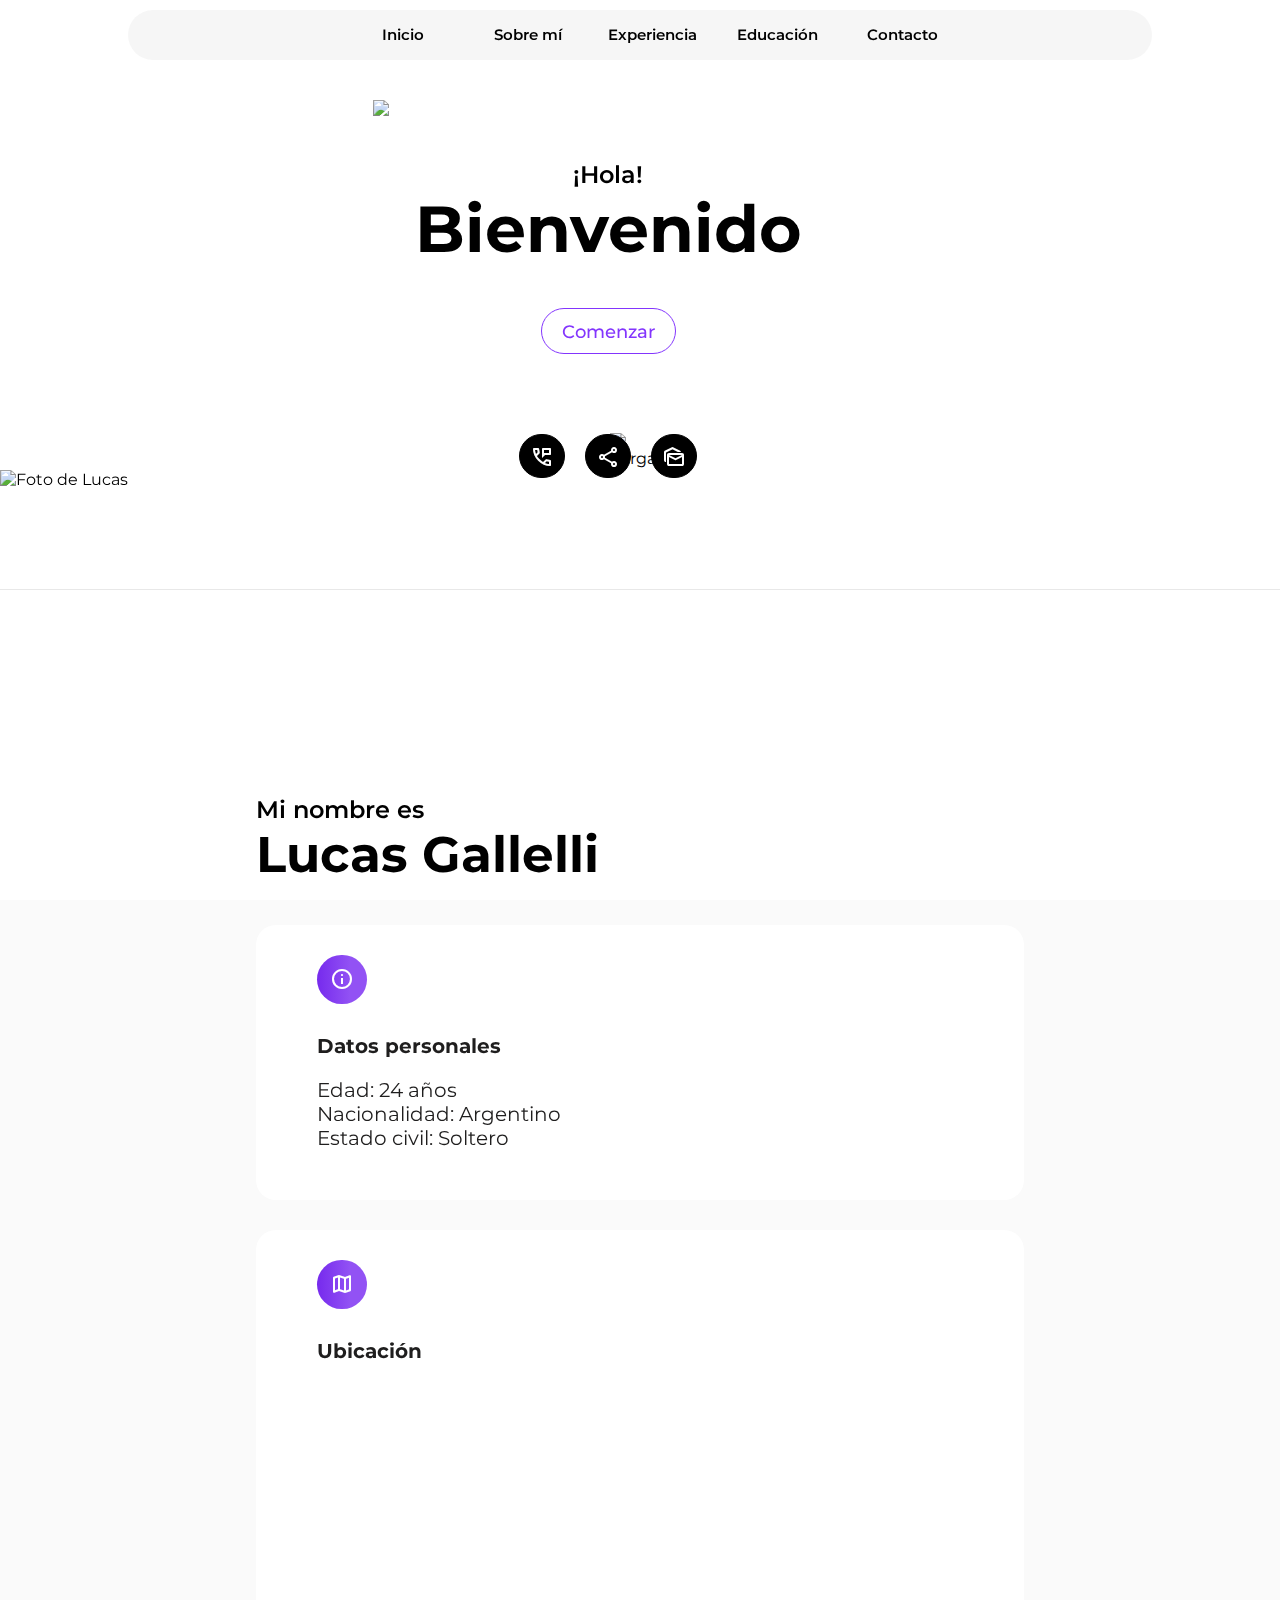
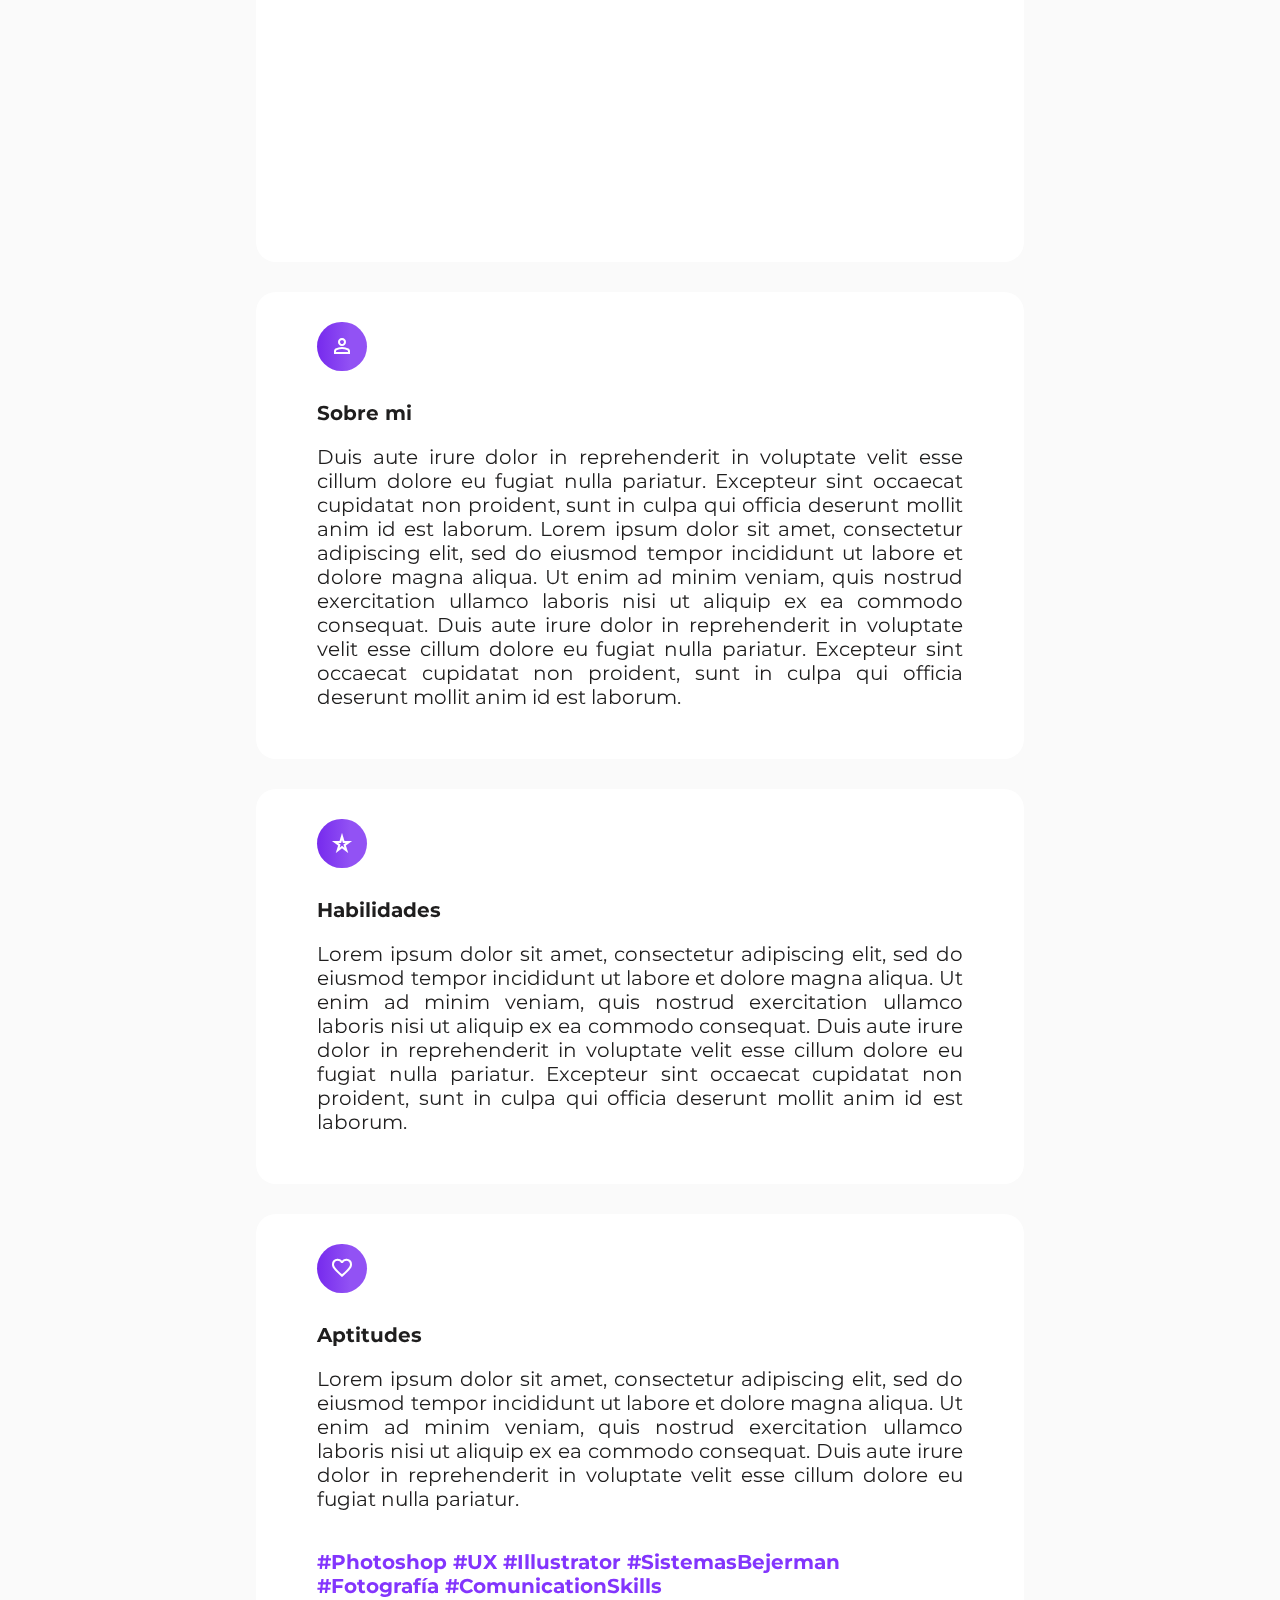
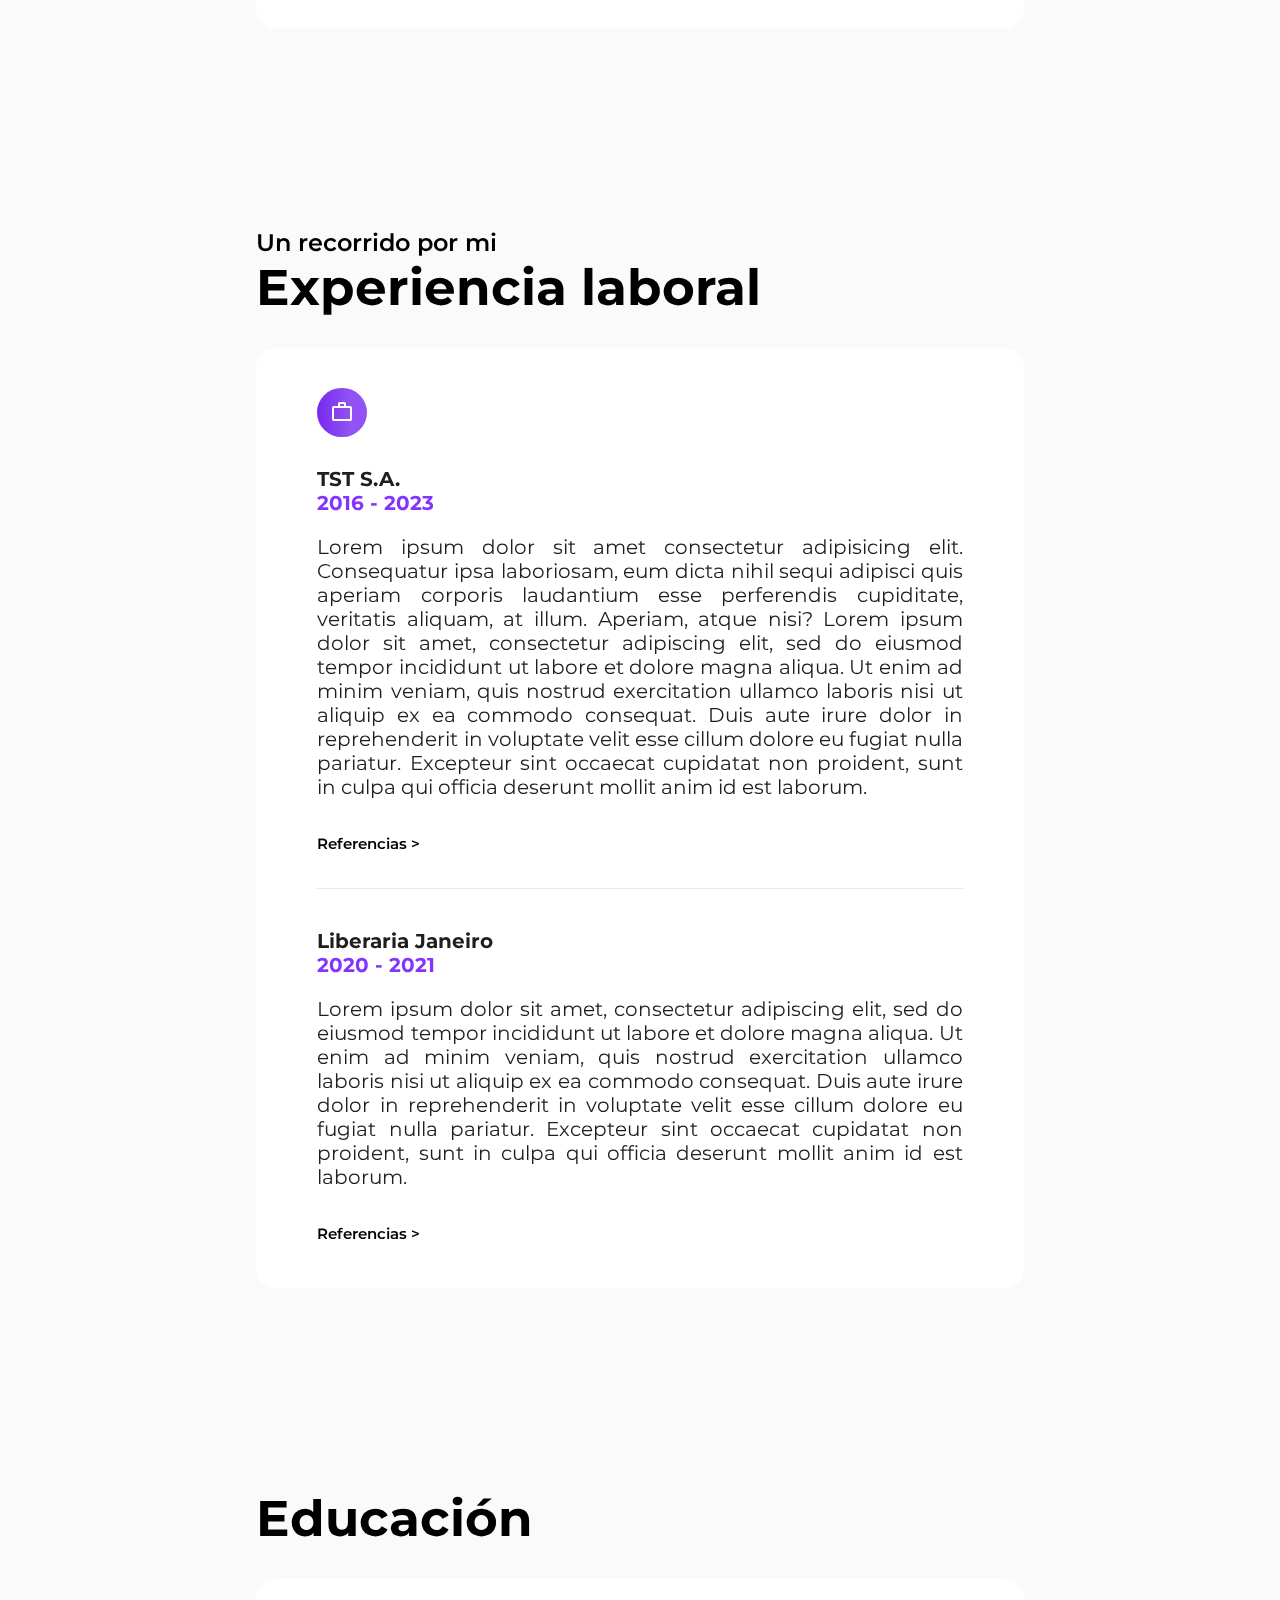
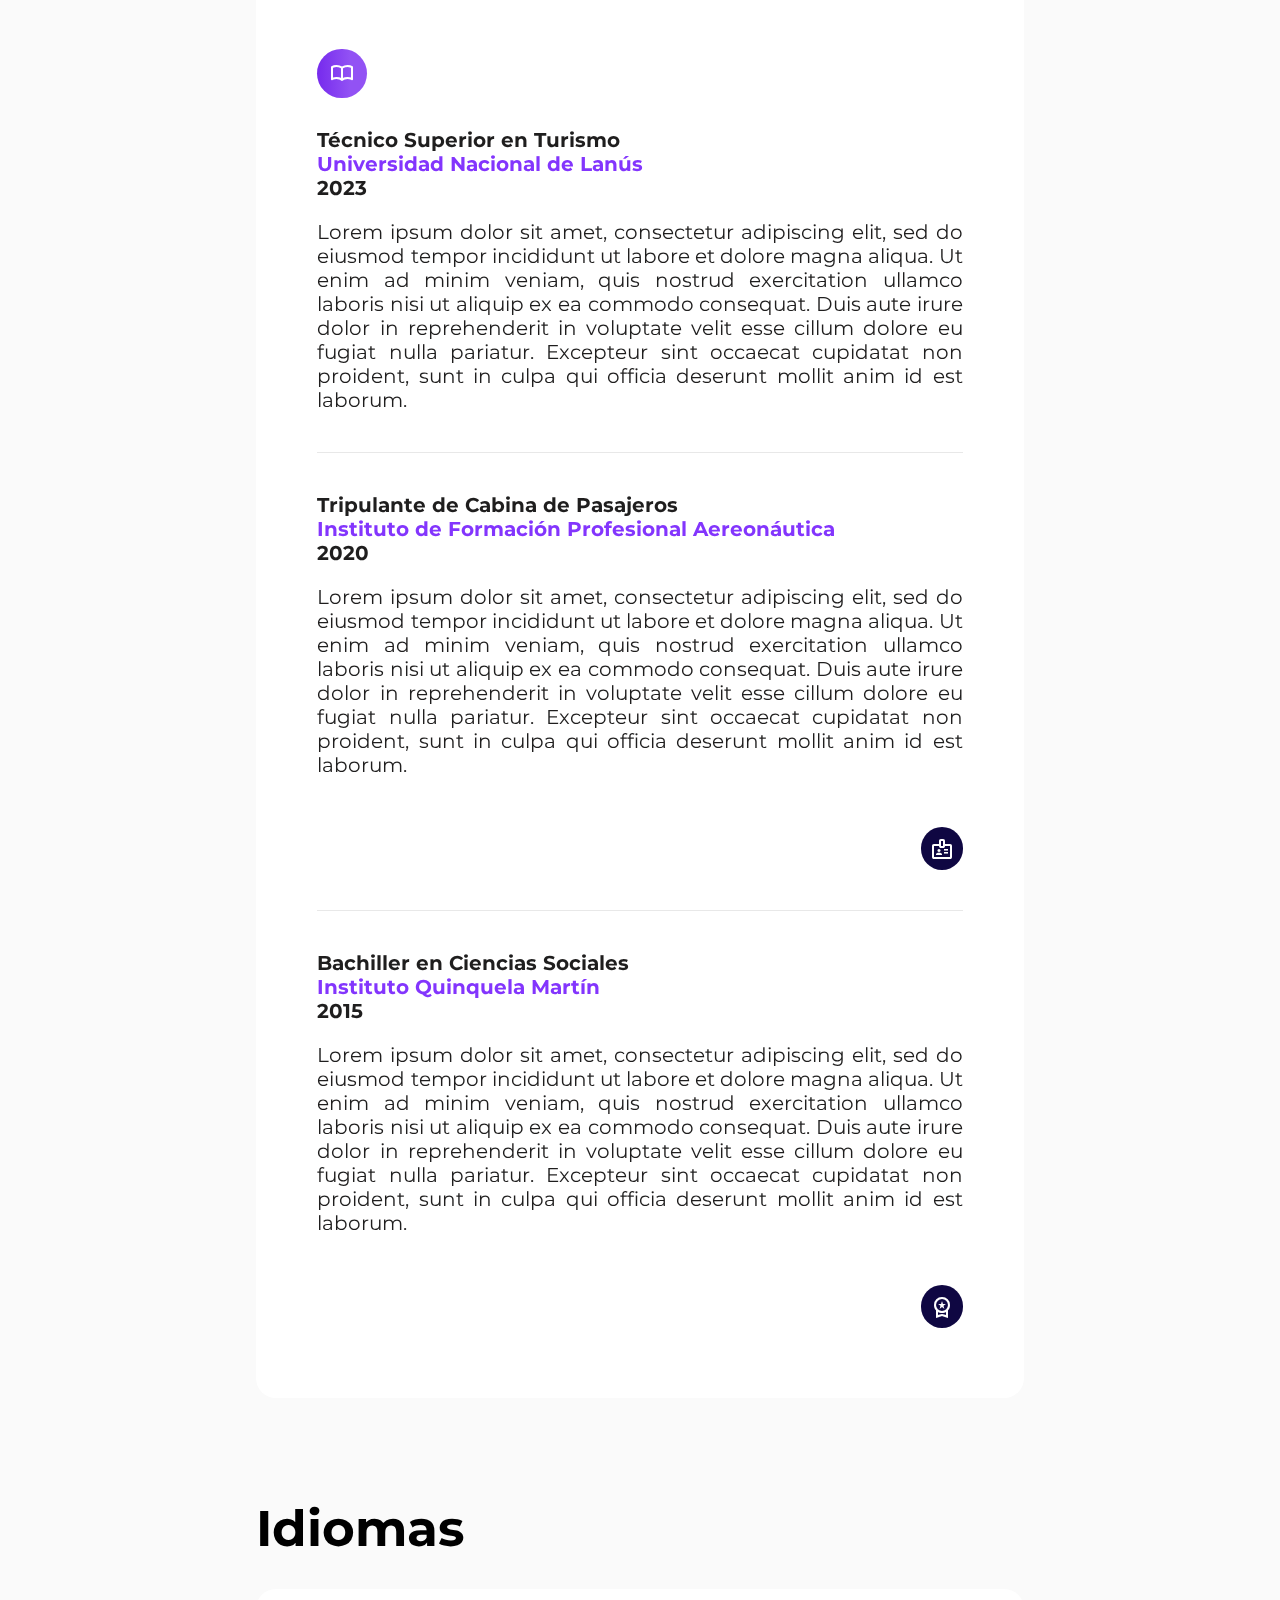
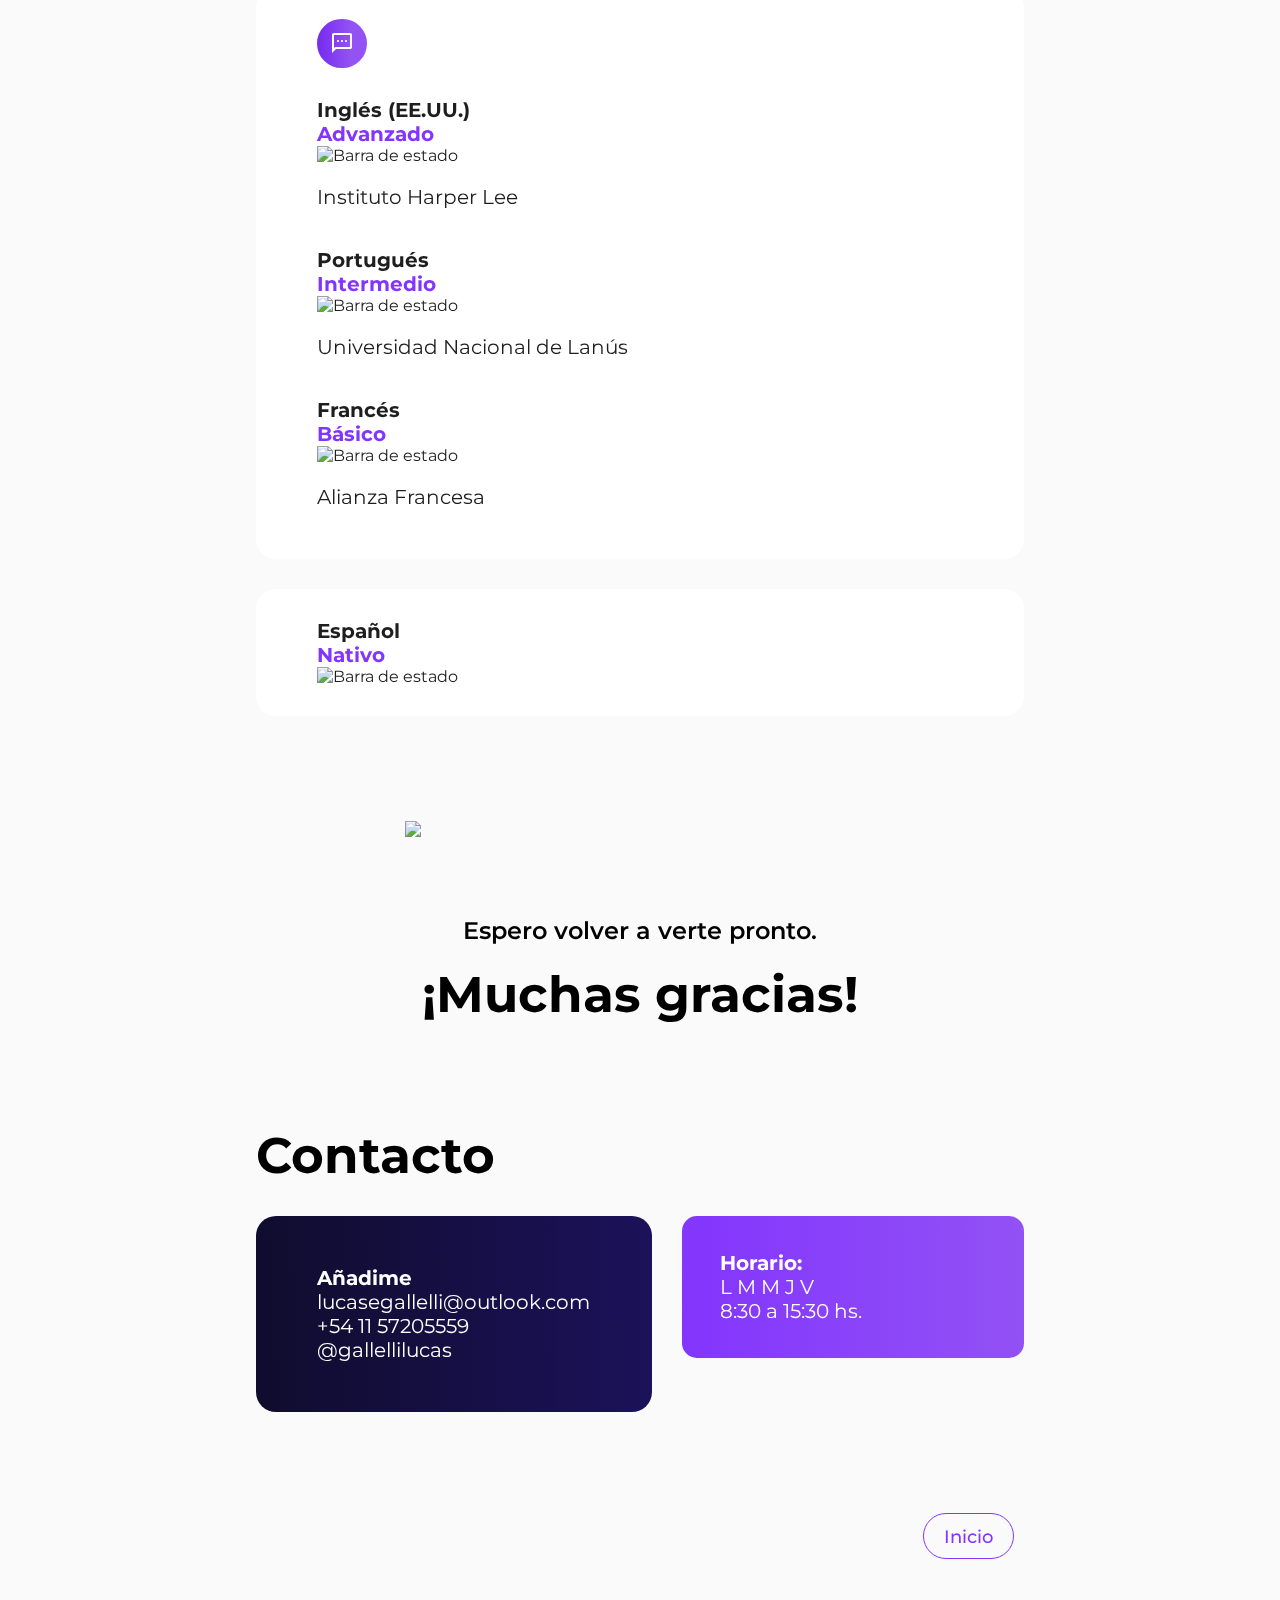
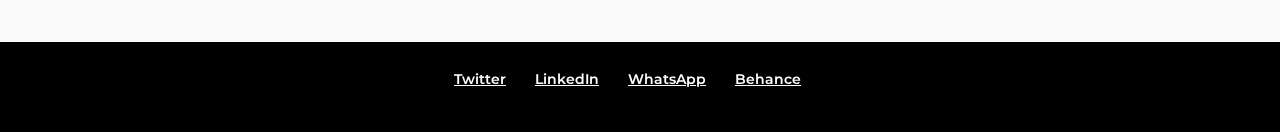
==== commit c5ac105d: "actualización de detalles" ====
--- a/index.html
+++ b/index.html
@@ -5,7 +5,7 @@
     <meta http-equiv="X-UA-Compatible" content="IE=edge">
     <meta name="viewport" content="width=device-width, initial-scale=1.0">
     <title>Lucas Gallelli</title>
-    <!-- Simbolos Iconos--> 
+    <!-- Simbolos iconos--> 
     <link rel="stylesheet" href="https://fonts.googleapis.com/css2?family=Material+Symbols+Outlined:opsz,wght,FILL,GRAD@20..48,100..300,0..1,-50..200" />
     <!-- CSS--> 
     <link rel="stylesheet" href="Styles.css">
@@ -106,7 +106,7 @@
 
             <h5> Aptitudes </h5>
             <p> Lorem ipsum dolor sit amet, consectetur adipiscing elit, sed do eiusmod tempor incididunt ut labore et dolore magna aliqua. Ut enim ad minim veniam, quis nostrud exercitation ullamco laboris nisi ut aliquip ex ea commodo consequat. Duis aute irure dolor in reprehenderit in voluptate velit esse cillum dolore eu fugiat nulla pariatur. </p> <br>
-            <h6>#Photoshop #UIX #Illustrator #SistemasBejerman #Fotografía #ComunicationSkills </h6>
+            <h6>#Photoshop #UX #Illustrator #SistemasBejerman #Fotografía #ComunicationSkills </h6>
             </div>
  
 </section>
@@ -132,7 +132,7 @@
                 <a href="mailto: lucasegallelli@outlook.com?subject=Referencias%20de%20Lucas"> administracion@tst.com.ar </a> 	
                 </div>
 
-                <a href="#b" class="ver" id="ver"> Referencias </a>
+                <a href="#b" class="ver" id="ver"> Referencias > </a>
 
             </div>   
         
@@ -147,7 +147,7 @@
                 <a href="mailto: lucasegallelli@outlook.com?subject=Referencias%20de%20Lucas"> janeiro@libreria.com.ar </a> 
                 </div>
 
-                <a href="#a" class="ver" id="ver-2"> Referencias </a>
+                <a href="#a" class="ver" id="ver-2"> Referencias > </a>
 
             </div>
         </div>  
